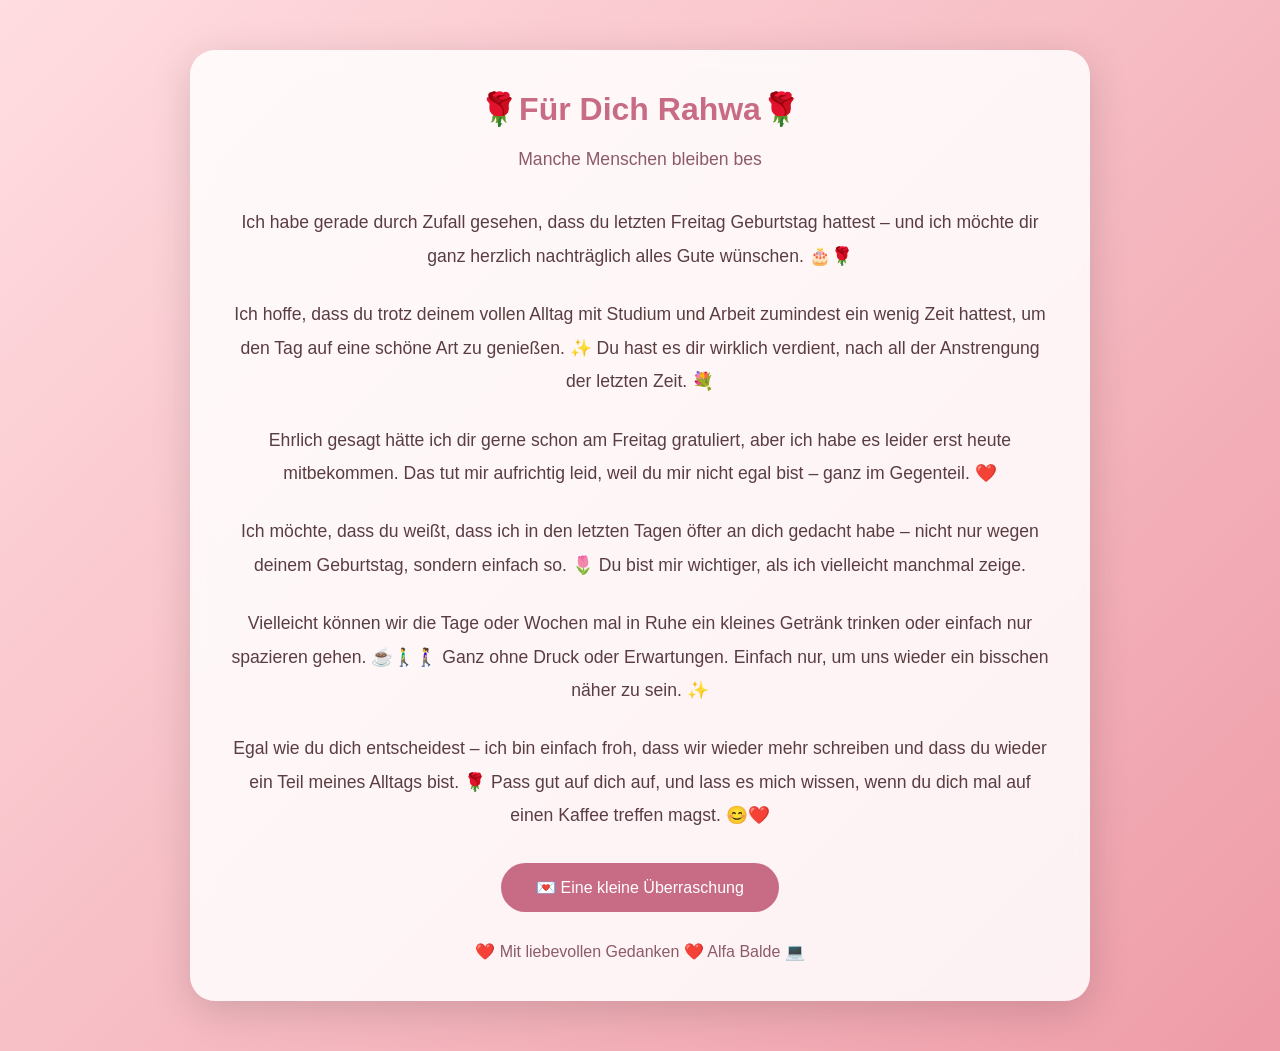
==== index.html @ 5663d88e "Rename rahwa.html to index.html" ====
<!DOCTYPE html>
<html lang="de">
<head>
<meta charset="UTF-8">
<meta name="viewport" content="width=device-width, initial-scale=1.0">
<title>Für Dich Rahwa❤️</title>

<style>

*{
    margin:0;
    padding:0;
    box-sizing:border-box;
}

body{
    font-family:'Segoe UI',sans-serif;
    background:linear-gradient(135deg,#ffdde1,#ee9ca7);
    min-height:100vh;
    overflow-x:hidden;
    color:#5a3d42;
}

.container{
    width:90%;
    max-width:900px;
    margin:50px auto;
    z-index:2;
    position:relative;
}

.card{
    background:rgba(255,255,255,0.85);
    backdrop-filter:blur(10px);
    padding:40px;
    border-radius:25px;
    box-shadow:0 10px 40px rgba(0,0,0,.15);
    animation:fadeIn 2s ease;
}

@keyframes fadeIn{
    from{
        opacity:0;
        transform:translateY(30px);
    }
    to{
        opacity:1;
        transform:translateY(0);
    }
}

h1{
    text-align:center;
    color:#c86b85;
    margin-bottom:15px;
    font-size:2rem;
}

.subtitle{
    text-align:center;
    margin-bottom:30px;
    color:#8d5b68;
}

p{
    line-height:1.9;
    margin-bottom:25px;
    font-size:1.1rem;
    text-align:center;
}

.btn{
    display:block;
    margin:30px auto;
    padding:15px 35px;
    border:none;
    border-radius:30px;
    cursor:pointer;
    background:#c86b85;
    color:white;
    font-size:1rem;
    transition:.3s;
}

.btn:hover{
    transform:scale(1.05);
}

#surprise{
    text-align:center;
    color:#c86b85;
    font-size:1.2rem;
    margin-top:15px;
    font-weight:bold;
}

.footer{
    text-align:center;
    margin-top:30px;
    color:#8d5b68;
}

.heart{
    position:fixed;
    font-size:20px;
    animation:floatUp linear infinite;
    opacity:.8;
}

@keyframes floatUp{
    from{
        transform:translateY(100vh);
        opacity:1;
    }
    to{
        transform:translateY(-100px);
        opacity:0;
    }
}

.flower{
    position:fixed;
    font-size:22px;
    animation:fall linear infinite;
}

@keyframes fall{
    from{
        transform:translateY(-100px) rotate(0deg);
    }
    to{
        transform:translateY(110vh) rotate(360deg);
    }
}

</style>
</head>

<body>

<div class="container">

<div class="card">

<h1>🌹Für Dich Rahwa🌹</h1>

<p class="subtitle" id="typing"></p>

<p>
Ich habe gerade durch Zufall gesehen, dass du letzten Freitag Geburtstag hattest – und ich möchte dir ganz herzlich nachträglich alles Gute wünschen. 🎂🌹
</p>

<p>
Ich hoffe, dass du trotz deinem vollen Alltag mit Studium und Arbeit zumindest ein wenig Zeit hattest, um den Tag auf eine schöne Art zu genießen. ✨ Du hast es dir wirklich verdient, nach all der Anstrengung der letzten Zeit. 💐
</p>

<p>
Ehrlich gesagt hätte ich dir gerne schon am Freitag gratuliert, aber ich habe es leider erst heute mitbekommen. Das tut mir aufrichtig leid, weil du mir nicht egal bist – ganz im Gegenteil. ❤️
</p>

<p>
Ich möchte, dass du weißt, dass ich in den letzten Tagen öfter an dich gedacht habe – nicht nur wegen deinem Geburtstag, sondern einfach so. 🌷 Du bist mir wichtiger, als ich vielleicht manchmal zeige.
</p>

<p>
Vielleicht können wir die Tage oder Wochen mal in Ruhe ein kleines Getränk trinken oder einfach nur spazieren gehen. ☕🚶‍♂️🚶‍♀️ Ganz ohne Druck oder Erwartungen. Einfach nur, um uns wieder ein bisschen näher zu sein. ✨
</p>

<p>
Egal wie du dich entscheidest – ich bin einfach froh, dass wir wieder mehr schreiben und dass du wieder ein Teil meines Alltags bist. 🌹 Pass gut auf dich auf, und lass es mich wissen, wenn du dich mal auf einen Kaffee treffen magst. 😊❤️
</p>

<button class="btn" onclick="showMessage()">
💌 Eine kleine Überraschung
</button>

<div id="surprise"></div>

<div class="footer">
❤️ Mit liebevollen Gedanken ❤️
    Alfa Balde 💻
</div>

</div>

</div>

<script>

// Efeito de digitação

const text =
"Manche Menschen bleiben besonders – egal wie viel Zeit vergeht. ❤️";

let i = 0;

function typeWriter(){

    if(i < text.length){

        document.getElementById("typing").innerHTML += text.charAt(i);

        i++;

        setTimeout(typeWriter,60);
    }
}

typeWriter();

// Mensagem surpresa

function showMessage(){

document.getElementById("surprise").innerHTML =
"🌹 Manchmal schenkt das Leben Menschen eine zweite Chance, sich auf eine schönere und reifere Weise wiederzufinden. ❤️";
}

// Corações

for(let i=0;i<25;i++){

let heart=document.createElement("div");

heart.classList.add("heart");

heart.innerHTML="❤️";

heart.style.left=Math.random()*100+"vw";

heart.style.animationDuration=
(Math.random()*8+6)+"s";

document.body.appendChild(heart);
}

// Flores

for(let i=0;i<20;i++){

let flower=document.createElement("div");

flower.classList.add("flower");

flower.innerHTML="🌸";

flower.style.left=Math.random()*100+"vw";

flower.style.animationDuration=
(Math.random()*10+8)+"s";

document.body.appendChild(flower);
}

</script>

</body>
</html>
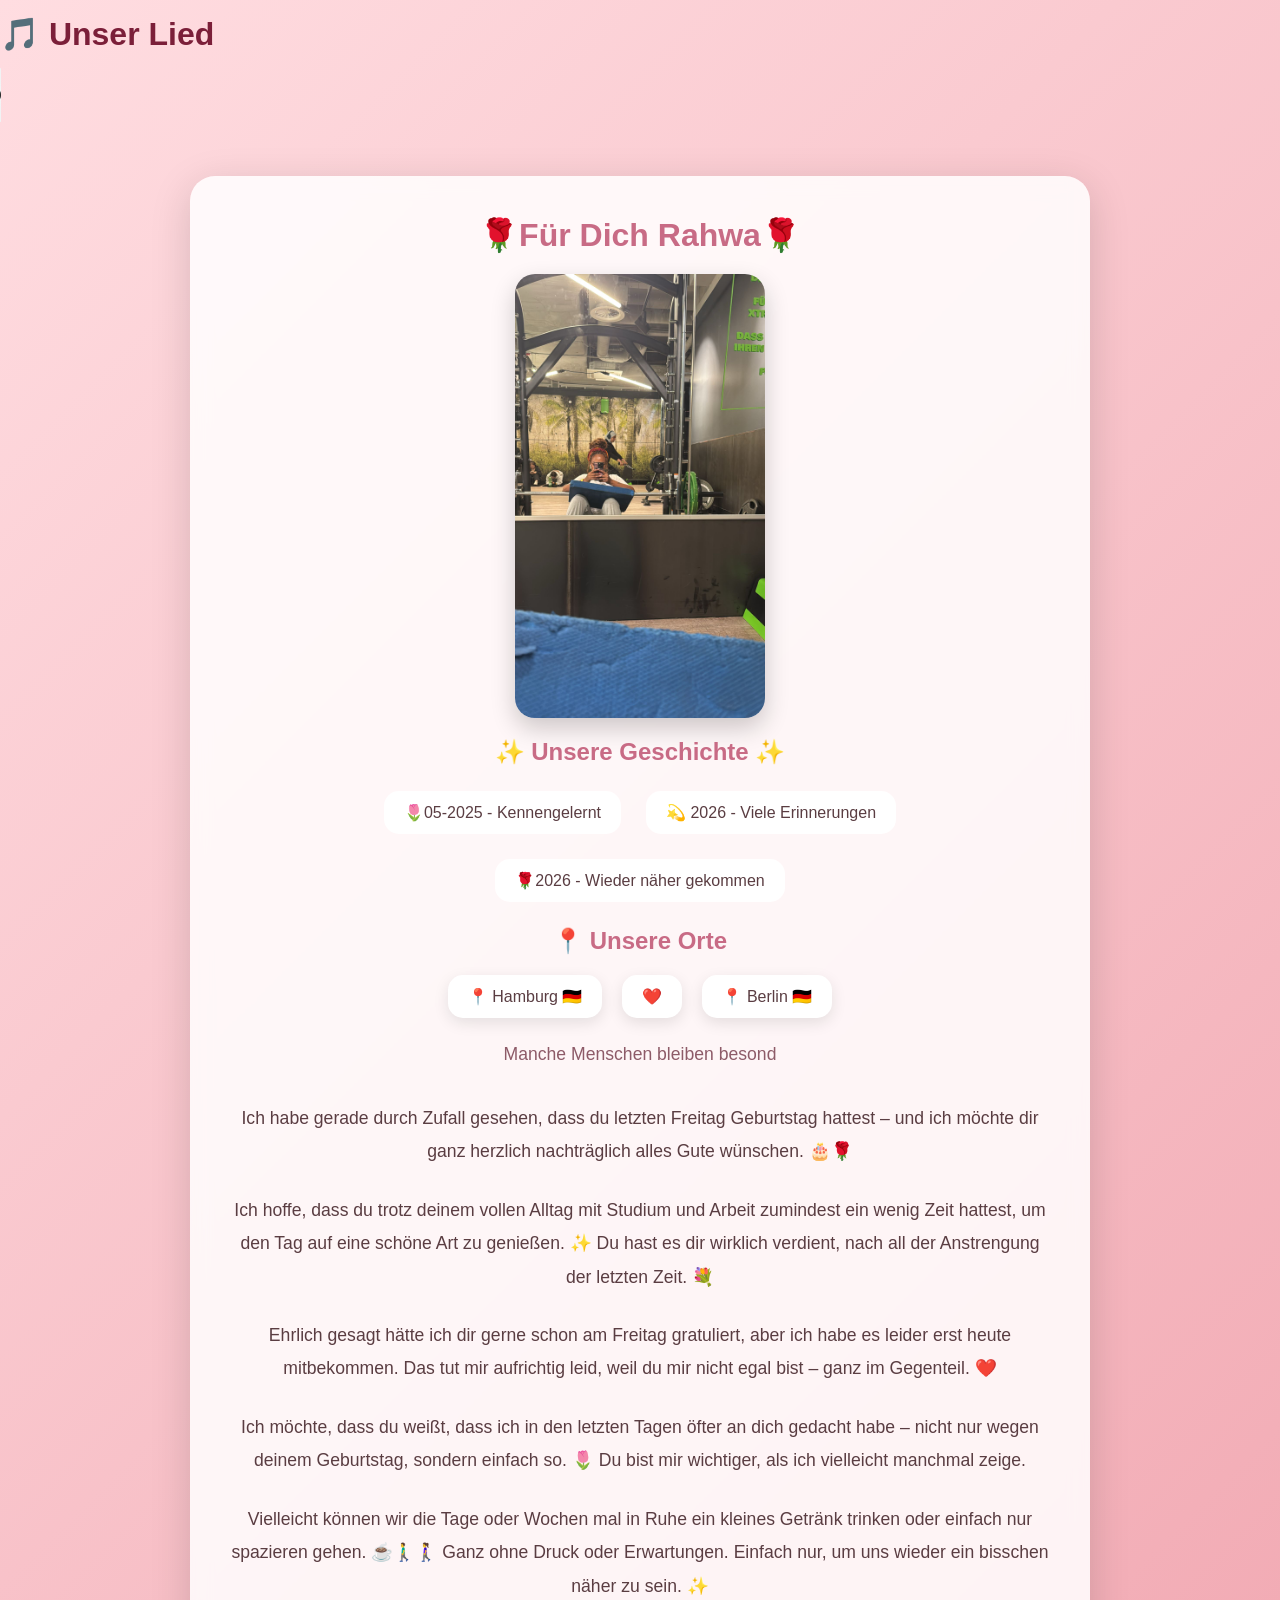
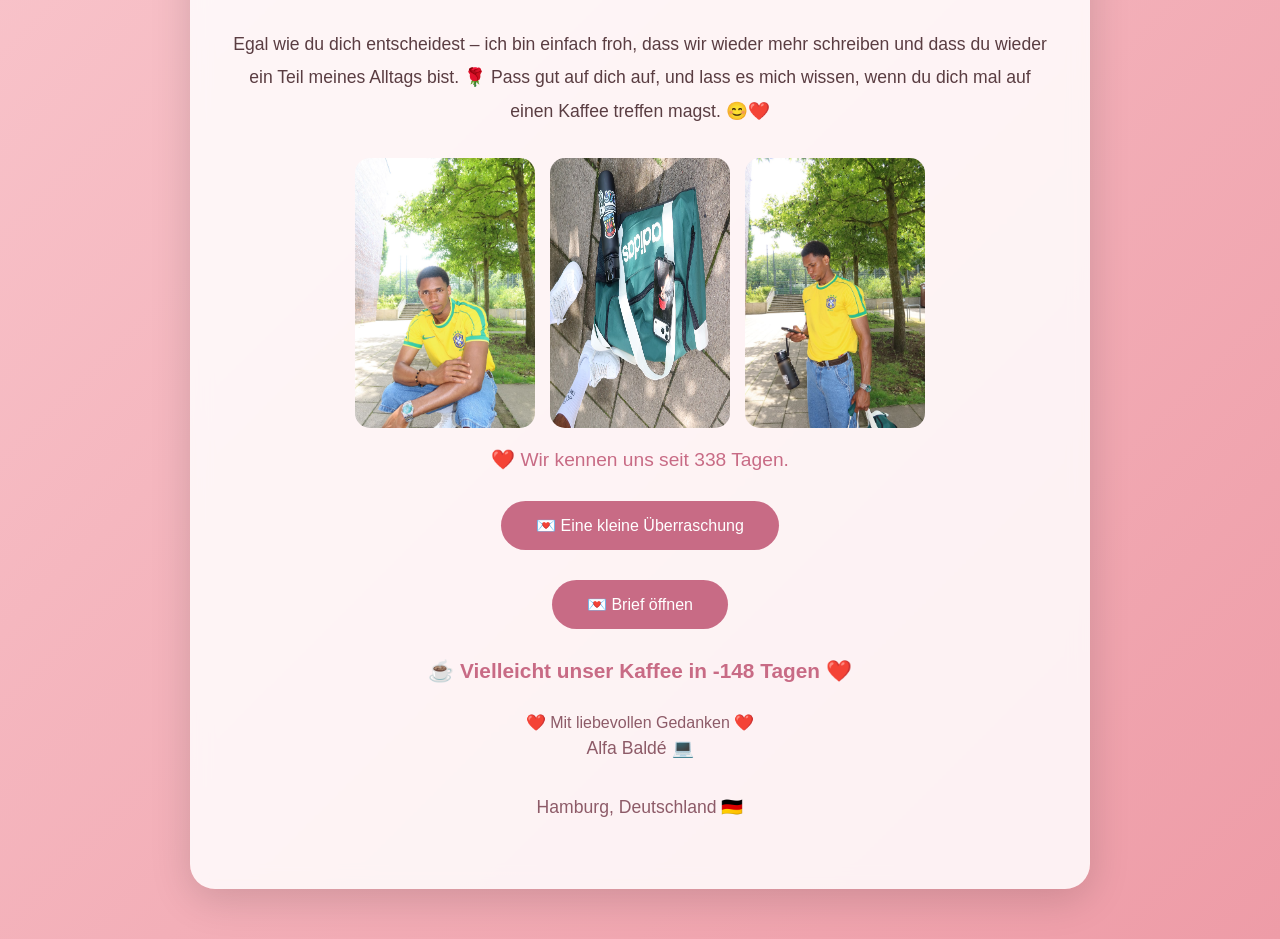
==== commit 2e264a24: "Merge branch 'main' of https://github.com/alfabald/rahwa" ====
--- a/index.html
+++ b/index.html
@@ -4,145 +4,67 @@
 <meta charset="UTF-8">
 <meta name="viewport" content="width=device-width, initial-scale=1.0">
 <title>Für Dich Rahwa❤️</title>
-
-<style>
-
-*{
-    margin:0;
-    padding:0;
-    box-sizing:border-box;
-}
-
-body{
-    font-family:'Segoe UI',sans-serif;
-    background:linear-gradient(135deg,#ffdde1,#ee9ca7);
-    min-height:100vh;
-    overflow-x:hidden;
-    color:#5a3d42;
-}
-
-.container{
-    width:90%;
-    max-width:900px;
-    margin:50px auto;
-    z-index:2;
-    position:relative;
-}
-
-.card{
-    background:rgba(255,255,255,0.85);
-    backdrop-filter:blur(10px);
-    padding:40px;
-    border-radius:25px;
-    box-shadow:0 10px 40px rgba(0,0,0,.15);
-    animation:fadeIn 2s ease;
-}
-
-@keyframes fadeIn{
-    from{
-        opacity:0;
-        transform:translateY(30px);
-    }
-    to{
-        opacity:1;
-        transform:translateY(0);
-    }
-}
-
-h1{
-    text-align:center;
-    color:#c86b85;
-    margin-bottom:15px;
-    font-size:2rem;
-}
-
-.subtitle{
-    text-align:center;
-    margin-bottom:30px;
-    color:#8d5b68;
-}
-
-p{
-    line-height:1.9;
-    margin-bottom:25px;
-    font-size:1.1rem;
-    text-align:center;
-}
-
-.btn{
-    display:block;
-    margin:30px auto;
-    padding:15px 35px;
-    border:none;
-    border-radius:30px;
-    cursor:pointer;
-    background:#c86b85;
-    color:white;
-    font-size:1rem;
-    transition:.3s;
-}
-
-.btn:hover{
-    transform:scale(1.05);
-}
-
-#surprise{
-    text-align:center;
-    color:#c86b85;
-    font-size:1.2rem;
-    margin-top:15px;
-    font-weight:bold;
-}
-
-.footer{
-    text-align:center;
-    margin-top:30px;
-    color:#8d5b68;
-}
-
-.heart{
-    position:fixed;
-    font-size:20px;
-    animation:floatUp linear infinite;
-    opacity:.8;
-}
-
-@keyframes floatUp{
-    from{
-        transform:translateY(100vh);
-        opacity:1;
-    }
-    to{
-        transform:translateY(-100px);
-        opacity:0;
-    }
-}
-
-.flower{
-    position:fixed;
-    font-size:22px;
-    animation:fall linear infinite;
-}
-
-@keyframes fall{
-    from{
-        transform:translateY(-100px) rotate(0deg);
-    }
-    to{
-        transform:translateY(110vh) rotate(360deg);
-    }
-}
-
-</style>
+<link rel="stylesheet" href="style.css">
+
 </head>
 
 <body>
 
+<h3 class="music-title">
+🎵 Unser Lied
+</h3>
+
+
+<audio controls loop>
+    <source src="musik.mp3" type="audio/mpeg">
+</audio>
+
 <div class="container">
 
 <div class="card">
 
 <h1>🌹Für Dich Rahwa🌹</h1>
+<img src="img/foto.jpeg" alt="Unsere Erinnerung" class="photo">
+
+<h2 class="timeline-title">
+✨ Unsere Geschichte ✨
+</h2>
+
+<div class="timeline">
+
+<div>
+🌷05-2025 - Kennengelernt
+</div>
+
+<div>
+💫 2026 - Viele Erinnerungen
+</div>
+
+<div>
+🌹2026 - Wieder näher gekommen
+</div>
+
+</div>
+
+<h2 class="places-title">
+📍 Unsere Orte
+</h2>
+
+<div class="places">
+
+<div class="place">
+📍 Hamburg 🇩🇪
+</div>
+
+<div class="place">
+❤️
+</div>
+
+<div class="place">
+📍 Berlin 🇩🇪
+</div>
+
+</div>
 
 <p class="subtitle" id="typing"></p>
 
@@ -169,6 +91,22 @@
 <p>
 Egal wie du dich entscheidest – ich bin einfach froh, dass wir wieder mehr schreiben und dass du wieder ein Teil meines Alltags bist. 🌹 Pass gut auf dich auf, und lass es mich wissen, wenn du dich mal auf einen Kaffee treffen magst. 😊❤️
 </p>
+
+<div class="gallery">
+
+<img src="img/agaçado.jpeg">
+
+<img src="img/muchila.jpeg">
+
+<img src="img/celular.jpeg">
+
+</div>
+
+<div class="counter">
+    ❤️ Wir kennen uns seit
+    <span id="daysCounter"></span>
+    Tagen.
+</div>
 
 <button class="btn" onclick="showMessage()">
 💌 Eine kleine Überraschung
@@ -176,9 +114,61 @@
 
 <div id="surprise"></div>
 
+<button class="btn" onclick="toggleLetter()">
+💌 Brief öffnen
+</button>
+
+<div id="letter" class="hidden-letter">
+
+<h2>🌹 Ein kleiner Brief für dich 🌹</h2>
+
+<p>
+Manchmal bringt uns das Leben auf unterschiedliche Wege.
+Doch manche Menschen bleiben trotz allem etwas Besonderes.
+</p>
+
+<p>
+Ich weiß nicht, was die Zukunft bringt,
+aber ich freue mich über jeden Schritt,
+den wir wieder aufeinander zugehen.
+</p>
+
+<p>
+Danke für die Gespräche,
+für die Erinnerungen
+und dafür, dass wir wieder mehr Kontakt haben. ❤️
+</p>
+
+<p>
+Vielleicht beginnt etwas Schönes nicht dort,
+wo alles perfekt war,
+sondern dort,
+wo beide bereit sind,
+einander wieder neu kennenzulernen. ❤️
+</p>
+
+</div>
+
+<div class="coffee-countdown">
+
+☕ Vielleicht unser Kaffee in
+
+<span id="coffeeDays"></span>
+
+Tagen ❤️
+
+</div>
+
 <div class="footer">
-❤️ Mit liebevollen Gedanken ❤️
-    Alfa Balde 💻
+    ❤️ Mit liebevollen Gedanken ❤️
+
+<p>
+Alfa Baldé 💻
+</p>
+
+<p>
+Hamburg, Deutschland 🇩🇪
+</p>
 </div>
 
 </div>
@@ -216,6 +206,22 @@
 "🌹 Manchmal schenkt das Leben Menschen eine zweite Chance, sich auf eine schönere und reifere Weise wiederzufinden. ❤️";
 }
 
+//Dia que nos conhecemos
+const firstDay = new Date("2026-01-01");
+
+const today = new Date();
+
+const difference =
+today - firstDay;
+
+const days =
+Math.floor(
+difference / (1000*60*60*24)
+);
+
+document.getElementById("daysCounter")
+.innerHTML = days;
+
 // Corações
 
 for(let i=0;i<25;i++){
@@ -252,6 +258,51 @@
 document.body.appendChild(flower);
 }
 
+// estrelas
+for(let i=0;i<20;i++){
+
+let star=document.createElement("div");
+
+star.classList.add("star");
+
+star.innerHTML="✨";
+
+star.style.left=Math.random()*100+"vw";
+
+star.style.animationDuration=
+(Math.random()*12+6)+"s";
+
+document.body.appendChild(star);
+
+}
+
+function toggleLetter(){
+
+document
+.getElementById("letter")
+.classList.toggle("show");
+
+}
+
+// Encontro
+const meetingDate =
+new Date("2026-07-10");
+
+const todayDate =
+new Date();
+
+const diff =
+meetingDate - todayDate;
+
+const daysLeft =
+Math.ceil(
+diff / (1000 * 60 * 60 * 24)
+);
+
+document.getElementById("coffeeDays")
+.innerHTML = daysLeft;
+
+
 </script>
 
 </body>
--- a/style.css
+++ b/style.css
@@ -0,0 +1,288 @@
+@charset "UTF-8";
+
+
+*{
+    margin:0;
+    padding:0;
+    box-sizing:border-box;
+}
+
+body{
+    font-family:'Segoe UI',sans-serif;
+    background:linear-gradient(135deg,#ffdde1,#ee9ca7);
+    min-height:100vh;
+    overflow-x:hidden;
+    color:#5a3d42;
+}
+
+h3{
+    text-align:left;
+    color:#7b1f39;
+    margin-top: 15px;
+    margin-bottom:15px;
+    font-size:2rem;
+}
+
+.photo{
+    width:250px;
+    display:block;
+    margin:20px auto;
+    border-radius:20px;
+    box-shadow:0 10px 25px rgba(0,0,0,.2);
+}
+
+.photo{
+    transition:.4s;
+}
+
+.photo:hover{
+    transform:scale(1.03);
+}
+
+.timeline-title{
+    text-align:center;
+    color:#c86b85;
+    margin-top:20px;
+}
+
+.timeline{
+    display:flex;
+    justify-content:center;
+    gap:25px;
+    flex-wrap:wrap;
+    margin:25px 0;
+}
+
+.timeline div{
+    background:white;
+    padding:12px 20px;
+    border-radius:15px;
+}
+
+
+.places-title{
+    text-align:center;
+    color:#c86b85;
+    margin-top:25px;
+}
+
+.places{
+    display:flex;
+    justify-content:center;
+    align-items:center;
+    gap:20px;
+    margin:20px 0;
+    flex-wrap:wrap;
+}
+
+.place{
+    background:white;
+    padding:12px 20px;
+    border-radius:15px;
+    box-shadow:0 5px 15px rgba(0,0,0,.1);
+}
+
+.container{
+    width:90%;
+    max-width:900px;
+    margin:50px auto;
+    z-index:2;
+    position:relative;
+}
+
+.card{
+    background:rgba(255,255,255,0.85);
+    backdrop-filter:blur(10px);
+    padding:40px;
+    border-radius:25px;
+    box-shadow:0 10px 40px rgba(0,0,0,.15);
+    animation:fadeIn 2s ease;
+}
+
+@keyframes fadeIn{
+    from{
+        opacity:0;
+        transform:translateY(30px);
+    }
+    to{
+        opacity:1;
+        transform:translateY(0);
+    }
+}
+
+h1{
+    text-align:center;
+    color:#c86b85;
+    margin-bottom:15px;
+    font-size:2rem;
+}
+
+.subtitle{
+    text-align:center;
+    margin-bottom:30px;
+    color:#8d5b68;
+}
+
+p{
+    line-height:1.9;
+    margin-bottom:25px;
+    font-size:1.1rem;
+    text-align:center;
+}
+
+.gallery{
+    display:flex;
+    gap:15px;
+    justify-content:center;
+    flex-wrap:wrap;
+    margin-top:30px;
+}
+
+.gallery img{
+    width:180px;
+    border-radius:15px;
+    transition:.4s;
+    cursor:pointer;
+}
+
+.gallery img:hover{
+    transform:scale(1.08);
+}
+
+.counter{
+    text-align:center;
+    font-size:1.2rem;
+    margin-top:20px;
+    color:#c86b85;
+}
+
+.btn{
+    display:block;
+    margin:30px auto;
+    padding:15px 35px;
+    border:none;
+    border-radius:30px;
+    cursor:pointer;
+    background:#c86b85;
+    color:white;
+    font-size:1rem;
+    transition:.3s;
+}
+
+.btn:hover{
+    transform:scale(1.05);
+}
+
+#surprise{
+    text-align:center;
+    color:#c86b85;
+    font-size:1.2rem;
+    margin-top:15px;
+    font-weight:bold;
+}
+
+.hidden-letter{
+    display:none;
+    background:white;
+    color:#5a3d42;
+    padding:25px;
+    border-radius:20px;
+    margin-top:20px;
+    box-shadow:0 5px 20px rgba(0,0,0,.15);
+    animation:fadeLetter .5s ease;
+}
+
+.show{
+    display:block;
+}
+
+@keyframes fadeLetter{
+    from{
+        opacity:0;
+        transform:translateY(20px);
+    }
+
+    to{
+        opacity:1;
+        transform:translateY(0);
+    }
+}
+
+.coffee-countdown{
+    text-align:center;
+    font-size:1.3rem;
+    color:#c86b85;
+    margin-top:30px;
+    font-weight:bold;
+}
+
+.star{
+    position:fixed;
+    font-size:18px;
+    animation:fall linear infinite;
+    opacity:.8;
+}
+
+.footer{
+    text-align:center;
+    margin-top:30px;
+    color:#8d5b68;
+}
+
+.heart{
+    position:fixed;
+    font-size:20px;
+    animation:floatUp linear infinite;
+    opacity:.8;
+}
+
+@keyframes floatUp{
+    from{
+        transform:translateY(100vh);
+        opacity:1;
+    }
+    to{
+        transform:translateY(-100px);
+        opacity:0;
+    }
+}
+
+.flower{
+    position:fixed;
+    font-size:22px;
+    animation:fall linear infinite;
+}
+
+@keyframes fall{
+    from{
+        transform:translateY(-100px) rotate(0deg);
+    }
+    to{
+        transform:translateY(110vh) rotate(360deg);
+    }
+}
+
+
+@media(max-width:768px){
+
+h1{
+    font-size:1.6rem;
+}
+
+.photo{
+    width:180px;
+}
+
+.gallery img{
+    width:140px;
+}
+
+.card{
+    padding:25px;
+}
+
+p{
+    font-size:1rem;
+}
+
+}
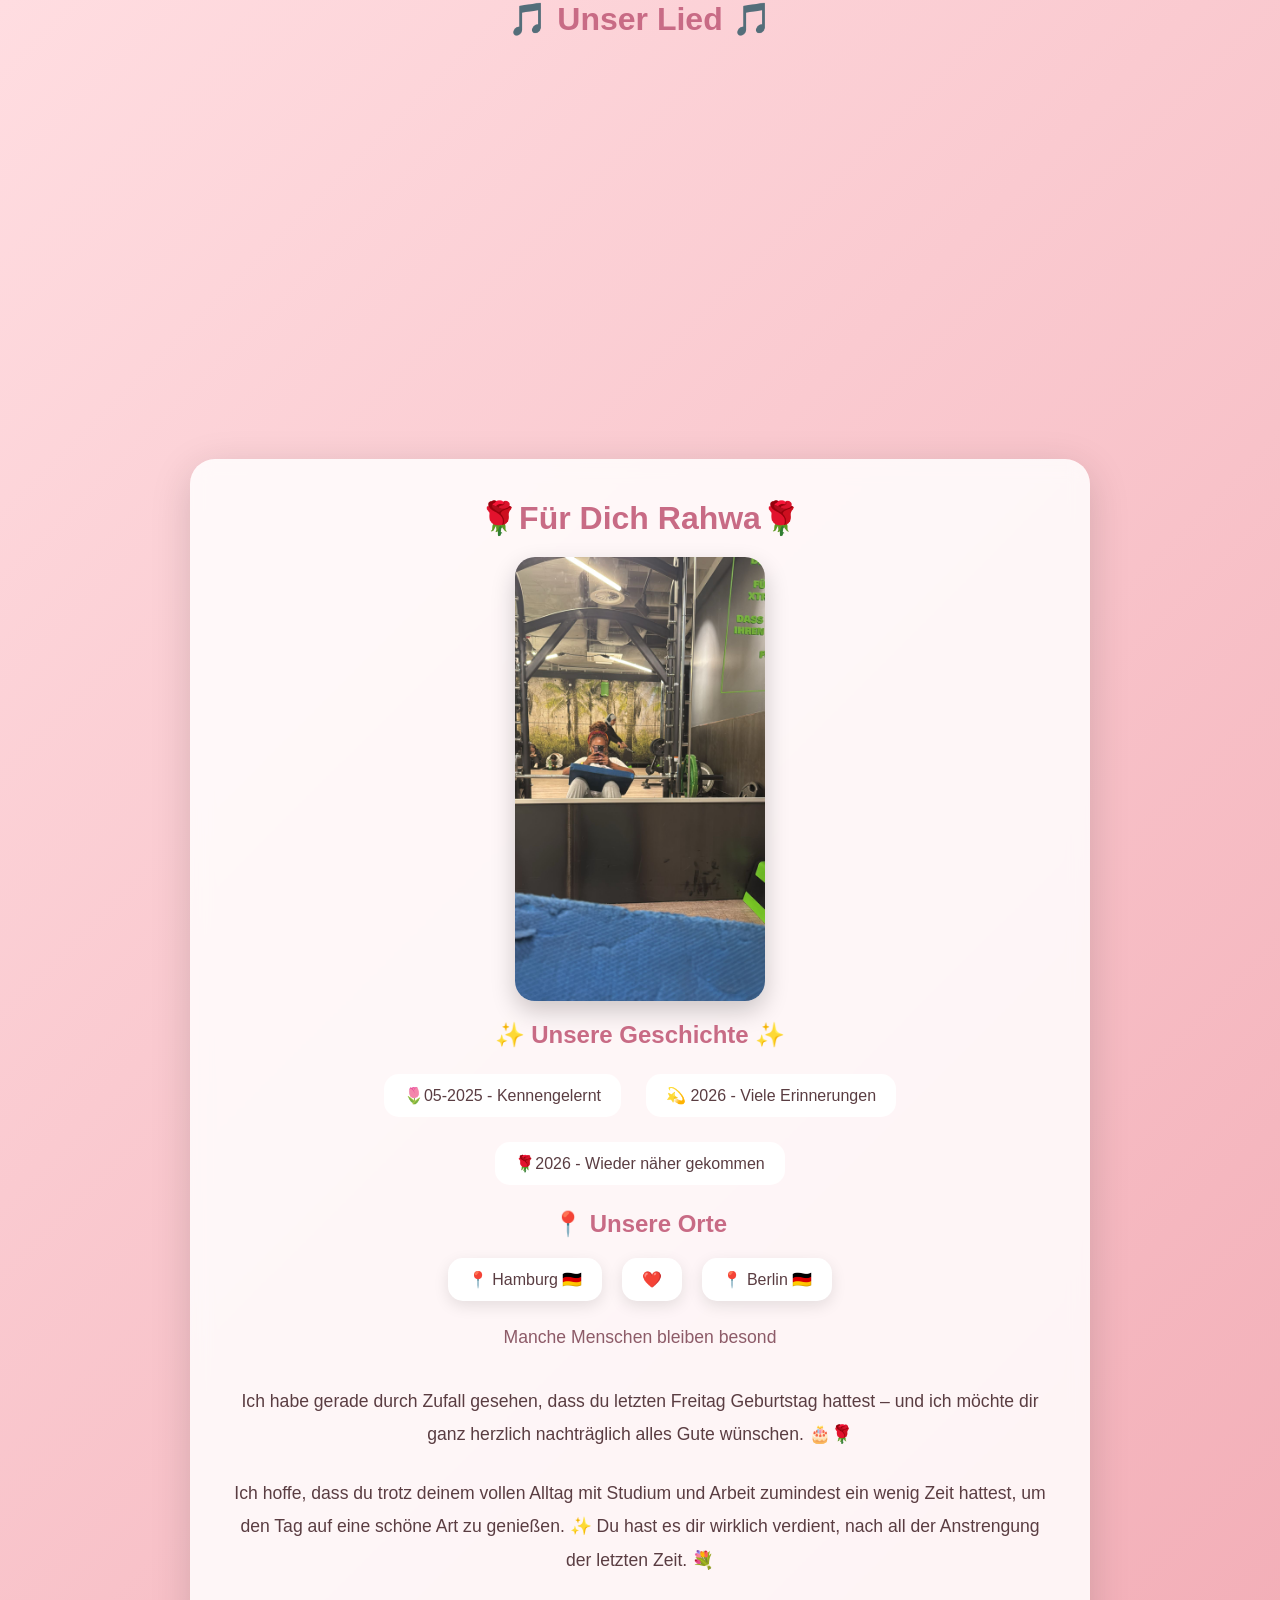
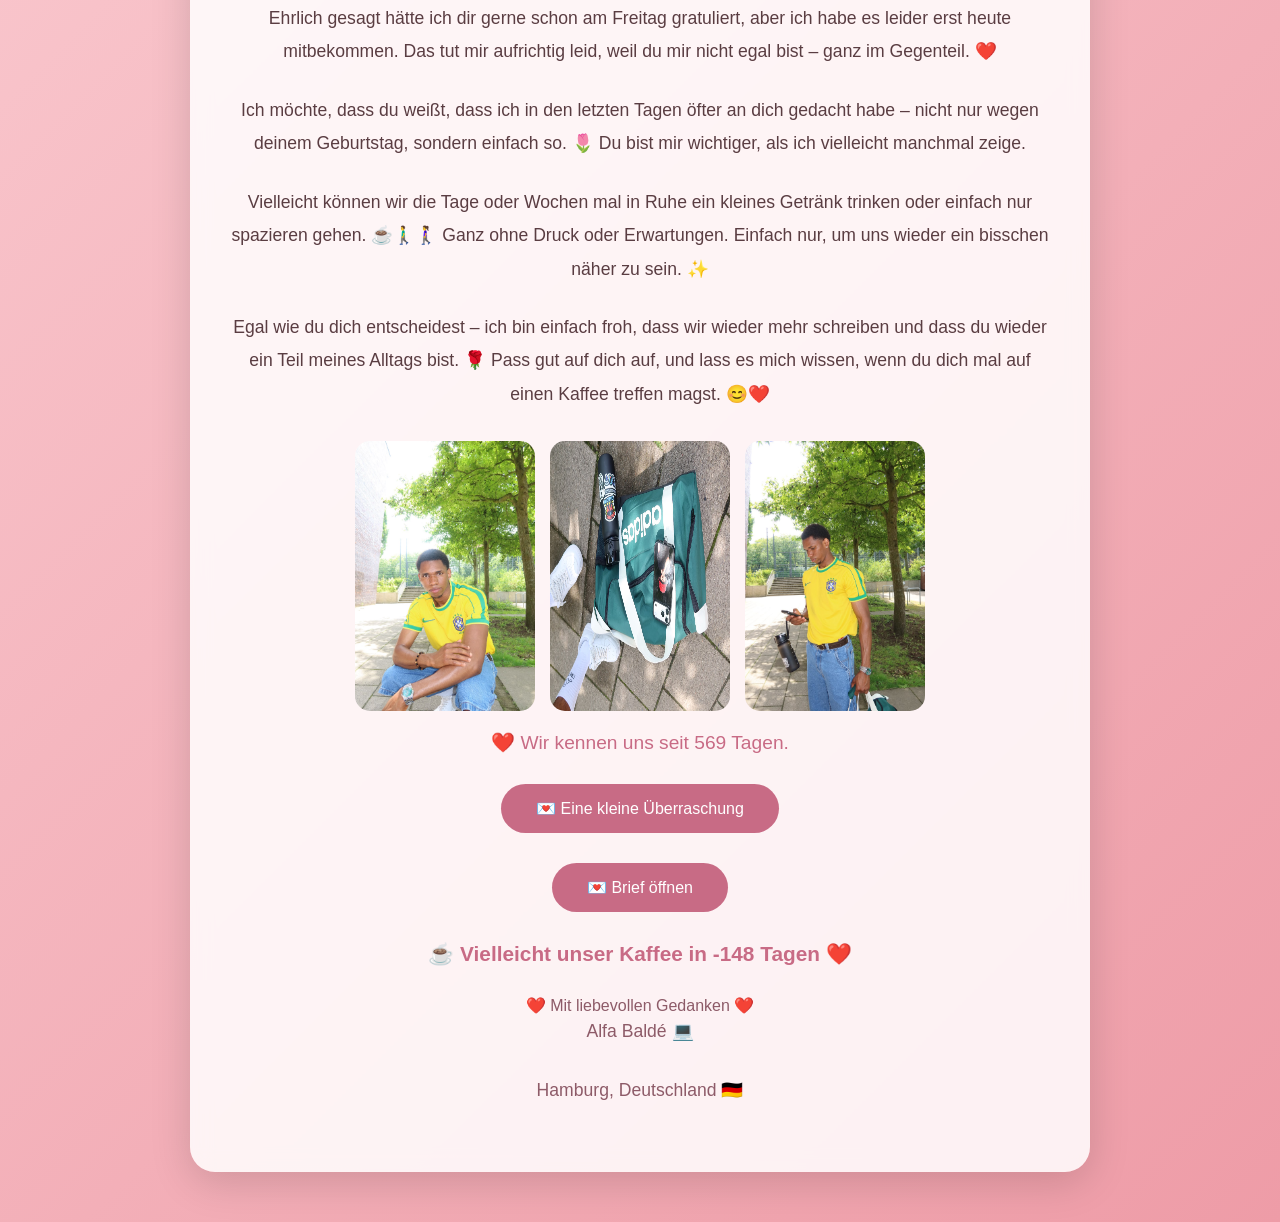
==== commit 4531afb6: "verifi" ====
--- a/index.html
+++ b/index.html
@@ -10,14 +10,15 @@
 
 <body>
 
+<div class="music-container">
+
 <h3 class="music-title">
-🎵 Unser Lied
+🎵 Unser Lied 🎵
 </h3>
 
-
-<audio controls loop>
-    <source src="musik.mp3" type="audio/mpeg">
-</audio>
+<iframe data-testid="embed-iframe" style="border-radius:12px" src="https://open.spotify.com/embed/track/6cYGpGmnMeK9qWhRpaZOZ5?utm_source=generator&si=b57f58d39c19401d" width="100%" height="352" frameBorder="0" allowfullscreen="" allow="autoplay; clipboard-write; encrypted-media; fullscreen; picture-in-picture" loading="lazy"></iframe>
+
+</div>
 
 <div class="container">
 
@@ -207,7 +208,7 @@
 }
 
 //Dia que nos conhecemos
-const firstDay = new Date("2026-01-01");
+const firstDay = new Date("2025-05-15");
 
 const today = new Date();
 
--- a/style.css
+++ b/style.css
@@ -15,10 +15,20 @@
     color:#5a3d42;
 }
 
+.music-container{
+    text-align:center;
+    margin-bottom:30px;
+}
+
+.music-title{
+    color:#c86b85;
+    margin-bottom:15px;
+    text-align:center;
+}
+
 h3{
     text-align:left;
-    color:#7b1f39;
-    margin-top: 15px;
+    color:#c86b85;
     margin-bottom:15px;
     font-size:2rem;
 }
@@ -29,9 +39,6 @@
     margin:20px auto;
     border-radius:20px;
     box-shadow:0 10px 25px rgba(0,0,0,.2);
-}
-
-.photo{
     transition:.4s;
 }
 
@@ -59,6 +66,10 @@
     border-radius:15px;
 }
 
+.btn:hover{
+    transform:scale(1.05);
+    box-shadow:0 0 20px rgba(200,107,133,.6);
+}
 
 .places-title{
     text-align:center;
@@ -173,6 +184,28 @@
     transform:scale(1.05);
 }
 
+.star{
+    position:fixed;
+    font-size:18px;
+    animation:fall linear infinite;
+    opacity:.8;
+}
+
+.coffee-countdown{
+    text-align:center;
+    font-size:1.3rem;
+    color:#c86b85;
+    margin-top:30px;
+    font-weight:bold;
+}
+
+.star{
+    position:fixed;
+    font-size:18px;
+    animation:fall linear infinite;
+    opacity:.8;
+}
+
 #surprise{
     text-align:center;
     color:#c86b85;
@@ -208,21 +241,6 @@
     }
 }
 
-.coffee-countdown{
-    text-align:center;
-    font-size:1.3rem;
-    color:#c86b85;
-    margin-top:30px;
-    font-weight:bold;
-}
-
-.star{
-    position:fixed;
-    font-size:18px;
-    animation:fall linear infinite;
-    opacity:.8;
-}
-
 .footer{
     text-align:center;
     margin-top:30px;
